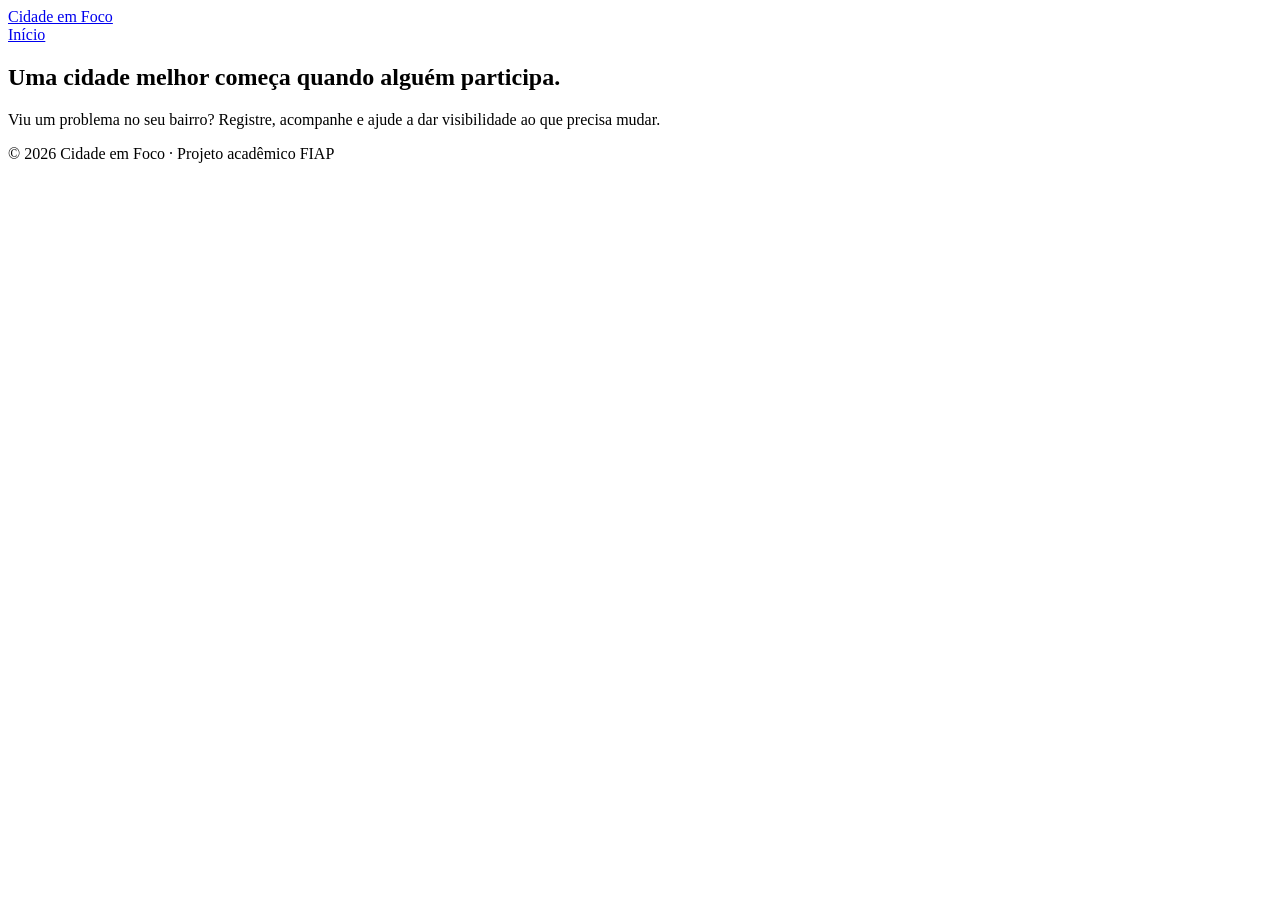
==== index.html @ 7694f977 "feat: add initial HTML structure for index page" ====
<!DOCTYPE html>
<html lang="pt-BR">
<head>
  <meta charset="UTF-8">
  <meta name="viewport" content="width=device-width, initial-scale=1.0">
  <title>Cidade em Foco</title>
</head>
<body>
  <header>
    <a href="index.html">Cidade em Foco</a>
    <nav>
      <a href="index.html">Início</a>
    </nav>
  </header>

  <main>
    <section>
      <h1>Uma cidade melhor começa quando alguém participa.</h1>
      <p>Viu um problema no seu bairro? Registre, acompanhe e ajude a dar visibilidade ao que precisa mudar.</p>
    </section>
  </main>

  <footer>
    <p>© 2026 Cidade em Foco · Projeto acadêmico FIAP</p>
  </footer>
</body>
</html>
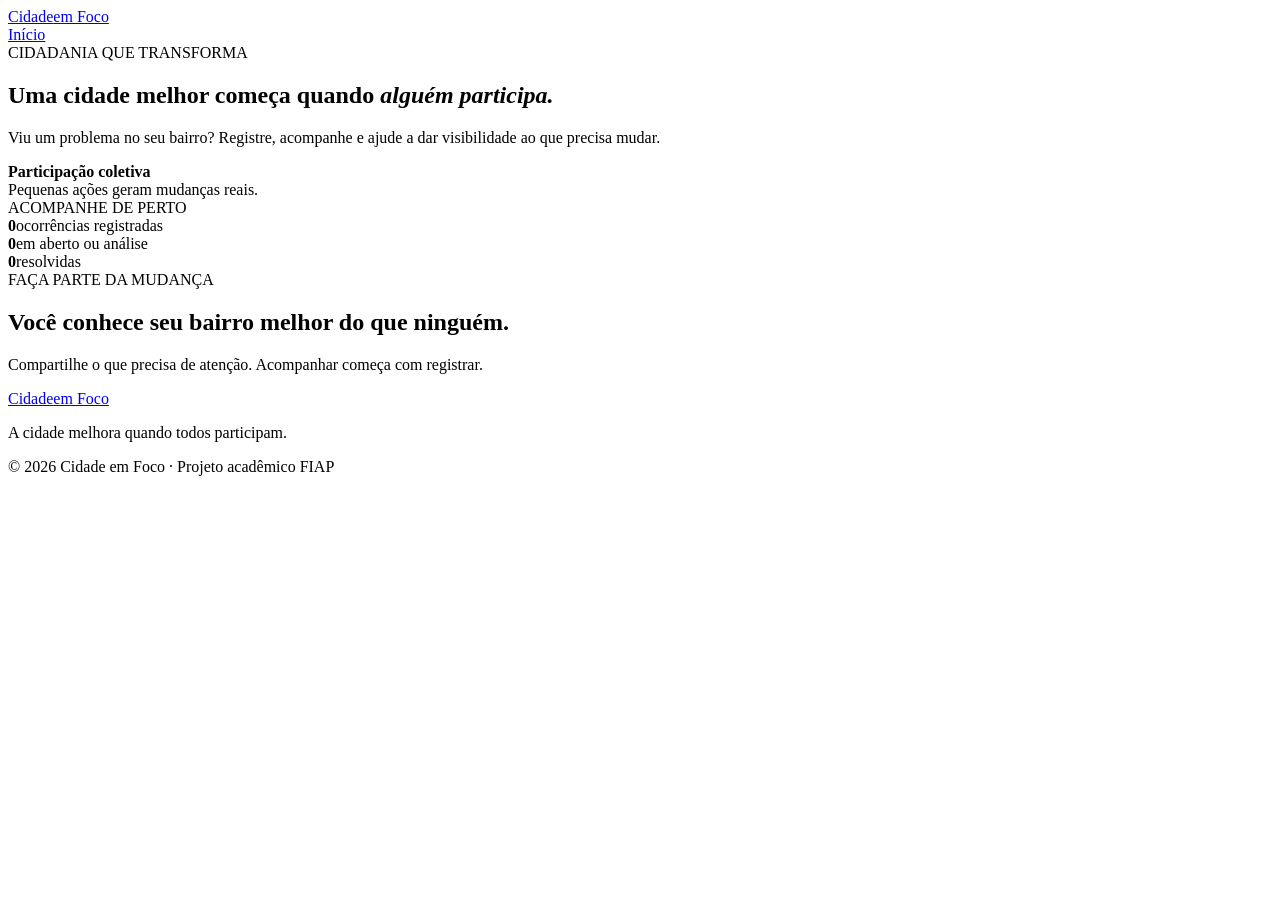
==== commit 575ac863: "feat: reformulação da página inicial com layout semântico, estatísticas e identidade visual aprimora" ====
--- a/index.html
+++ b/index.html
@@ -3,25 +3,63 @@
 <head>
   <meta charset="UTF-8">
   <meta name="viewport" content="width=device-width, initial-scale=1.0">
-  <title>Cidade em Foco</title>
+  <meta name="description" content="Cidade em Foco — acompanhe problemas urbanos e participe da melhoria da sua cidade.">
+  <title>Cidade em Foco | Sua cidade, em movimento</title>
 </head>
 <body>
-  <header>
-    <a href="index.html">Cidade em Foco</a>
-    <nav>
-      <a href="index.html">Início</a>
-    </nav>
+  <header class="site-header">
+    <div class="container nav-wrap">
+      <a class="brand" href="index.html" aria-label="Cidade em Foco, página inicial">
+        <span>Cidade<span class="brand-light">em Foco</span></span>
+      </a>
+      <nav class="main-nav" aria-label="Navegação principal">
+        <a class="active" href="index.html">Início</a>
+      </nav>
+    </div>
   </header>
 
-  <main>
-    <section>
-      <h1>Uma cidade melhor começa quando alguém participa.</h1>
-      <p>Viu um problema no seu bairro? Registre, acompanhe e ajude a dar visibilidade ao que precisa mudar.</p>
+  <main id="conteudo">
+    <section class="hero">
+      <div class="container hero-grid">
+        <div class="hero-copy">
+          <span class="eyebrow">CIDADANIA QUE TRANSFORMA</span>
+          <h1>Uma cidade melhor começa quando <em>alguém participa.</em></h1>
+          <p>Viu um problema no seu bairro? Registre, acompanhe e ajude a dar visibilidade ao que precisa mudar.</p>
+          <div class="hero-proof">
+            <span><strong>Participação coletiva</strong><br>Pequenas ações geram mudanças reais.</span>
+          </div>
+        </div>
+      </div>
+    </section>
+
+    <section class="stats-section">
+      <div class="container stats-grid">
+        <div class="section-kicker">ACOMPANHE DE PERTO</div>
+        <div class="stat-item"><strong id="stat-total">0</strong><span>ocorrências registradas</span></div>
+        <div class="stat-item"><strong id="stat-open">0</strong><span>em aberto ou análise</span></div>
+        <div class="stat-item"><strong id="stat-resolved">0</strong><span>resolvidas</span></div>
+      </div>
+    </section>
+
+    <section class="participate-band">
+      <div class="container participate-inner">
+        <div>
+          <span class="eyebrow eyebrow-light">FAÇA PARTE DA MUDANÇA</span>
+          <h2>Você conhece seu bairro melhor do que ninguém.</h2>
+          <p>Compartilhe o que precisa de atenção. Acompanhar começa com registrar.</p>
+        </div>
+      </div>
     </section>
   </main>
 
-  <footer>
-    <p>© 2026 Cidade em Foco · Projeto acadêmico FIAP</p>
+  <footer class="site-footer">
+    <div class="container footer-inner">
+      <a class="brand brand-footer" href="index.html">
+        <span>Cidade<span class="brand-light">em Foco</span></span>
+      </a>
+      <p>A cidade melhora quando todos participam.</p>
+      <span class="footer-copy">© 2026 Cidade em Foco · Projeto acadêmico FIAP</span>
+    </div>
   </footer>
 </body>
 </html>
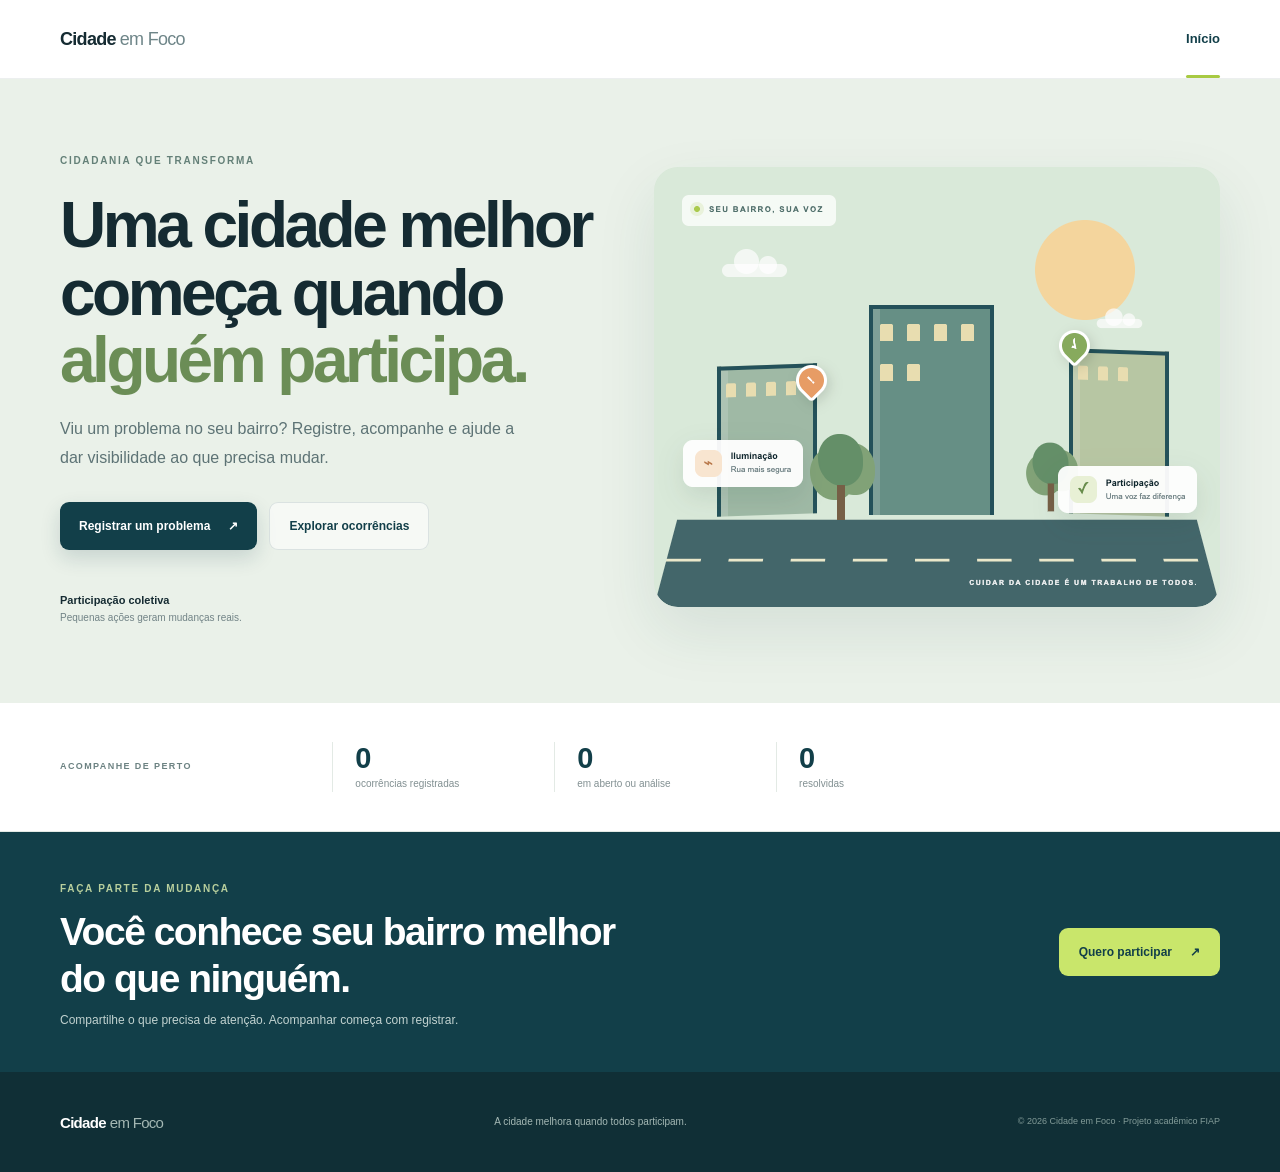
==== commit bbbbcf63: "feat: adição de estilo da pagina inicial, layout da seção da hero, e botões interativos" ====
--- a/index.html
+++ b/index.html
@@ -5,6 +5,7 @@
   <meta name="viewport" content="width=device-width, initial-scale=1.0">
   <meta name="description" content="Cidade em Foco — acompanhe problemas urbanos e participe da melhoria da sua cidade.">
   <title>Cidade em Foco | Sua cidade, em movimento</title>
+  <link rel="stylesheet" href="css/style.css">
 </head>
 <body>
   <header class="site-header">
@@ -25,10 +26,17 @@
           <span class="eyebrow">CIDADANIA QUE TRANSFORMA</span>
           <h1>Uma cidade melhor começa quando <em>alguém participa.</em></h1>
           <p>Viu um problema no seu bairro? Registre, acompanhe e ajude a dar visibilidade ao que precisa mudar.</p>
+          <div class="hero-actions">
+            <a class="button button-primary" href="registrar.html">Registrar um problema <span aria-hidden="true">↗</span></a>
+            <a class="button button-ghost" href="ocorrencias.html">Explorar ocorrências</a>
+          </div>
           <div class="hero-proof">
             <span><strong>Participação coletiva</strong><br>Pequenas ações geram mudanças reais.</span>
           </div>
         </div>
+        <figure class="hero-art">
+          <img src="img/hero-cidade.png" alt="Ilustração de uma cidade com prédios, árvores e uma rua, com os destaques Iluminação e Participação">
+        </figure>
       </div>
     </section>
 
@@ -48,6 +56,7 @@
           <h2>Você conhece seu bairro melhor do que ninguém.</h2>
           <p>Compartilhe o que precisa de atenção. Acompanhar começa com registrar.</p>
         </div>
+        <a class="button button-light" href="registrar.html">Quero participar <span aria-hidden="true">↗</span></a>
       </div>
     </section>
   </main>
--- a/css/style.css
+++ b/css/style.css
@@ -0,0 +1,381 @@
+:root {
+  --ink: #152b32;
+  --ink-soft: #52666b;
+  --muted: #718287;
+  --paper: #f6f8f5;
+  --white: #ffffff;
+  --line: #e3eae5;
+  --teal: #123f49;
+  --teal-2: #1d5960;
+  --lime: #c9e66b;
+  --lime-dark: #a8ca43;
+  --orange: #f1a36b;
+  --red: #c85b50;
+  --shadow: 0 18px 55px rgba(22, 53, 56, .08);
+  --radius: 18px;
+}
+* {
+  box-sizing: border-box;
+}
+html {
+  scroll-behavior: smooth;
+}
+body {
+  margin: 0;
+  background: var(--paper);
+  color: var(--ink);
+  font-family: "Segoe UI", Arial, sans-serif;
+  line-height: 1.55;
+}
+a {
+  color: inherit;
+  text-decoration: none;
+}
+button, input, select, textarea {
+  font: inherit;
+}
+button, a, input, select, textarea {
+  -webkit-tap-highlight-color: transparent;
+}
+.container {
+  width: min(1160px, calc(100% - 48px));
+  margin: 0 auto;
+}
+.site-header {
+  position: sticky;
+  top: 0;
+  z-index: 20;
+  background: rgba(255,255,255,.94);
+  backdrop-filter: blur(14px);
+  border-bottom: 1px solid rgba(20,55,60,.08);
+}
+.nav-wrap {
+  height: 78px;
+  display: flex;
+  align-items: center;
+  justify-content: space-between;
+  gap: 28px;
+}
+.brand {
+  display: inline-flex;
+  align-items: center;
+  gap: 11px;
+  font: 800 18px "Segoe UI", Arial, sans-serif;
+  letter-spacing: -.7px;
+  white-space: nowrap;
+}
+.brand-light {
+  color: #6e8588;
+  font-weight: 500;
+  margin-left: 4px;
+}
+.main-nav {
+  display: flex;
+  align-items: center;
+  gap: 34px;
+  margin-left: auto;
+}
+.main-nav a {
+  color: #627579;
+  font-size: 13px;
+  font-weight: 700;
+  transition: color .2s;
+}
+.main-nav a:hover, .main-nav a.active {
+  color: var(--teal);
+}
+.main-nav a.active {
+  position: relative;
+}
+.main-nav a.active::after {
+  content: "";
+  position: absolute;
+  height: 3px;
+  border-radius: 4px;
+  background: var(--lime-dark);
+  left: 0;
+  right: 0;
+  bottom: -29px;
+}
+.hero {
+  overflow: hidden;
+  background: #eaf1e9;
+}
+.hero-grid {
+  min-height: 570px;
+  display: grid;
+  grid-template-columns: 1fr 1.02fr;
+  align-items: center;
+  gap: 40px;
+  padding-top: 40px;
+  padding-bottom: 48px;
+}
+.hero-copy {
+  padding: 28px 0 30px;
+  position: relative;
+  z-index: 2;
+}
+.eyebrow {
+  display: inline-flex;
+  align-items: center;
+  gap: 9px;
+  color: #648078;
+  font-size: 10px;
+  font-weight: 800;
+  letter-spacing: 1.7px;
+}
+h1, h2, h3, p {
+  margin-top: 0;
+}
+h1, h2, h3 {
+  font-family: "Segoe UI", Arial, sans-serif;
+}
+.hero h1 {
+  max-width: 590px;
+  margin: 20px 0 20px;
+  font-size: clamp(42px, 5vw, 66px);
+  line-height: 1.06;
+  letter-spacing: -3.5px;
+  font-weight: 800;
+}
+h1 em, h2 em {
+  color: #6b8d56;
+  font-style: normal;
+}
+.hero-copy > p {
+  max-width: 480px;
+  color: #5d7375;
+  font-size: 16px;
+  line-height: 1.8;
+}
+.hero-actions {
+  display: flex;
+  flex-wrap: wrap;
+  gap: 12px;
+  margin-top: 29px;
+}
+.button {
+  display: inline-flex;
+  justify-content: center;
+  align-items: center;
+  gap: 18px;
+  border: 0;
+  border-radius: 9px;
+  padding: 14px 19px;
+  font-size: 12px;
+  font-weight: 700;
+  cursor: pointer;
+  transition: transform .2s, box-shadow .2s, background .2s;
+}
+.button:hover {
+  transform: translateY(-2px);
+}
+.button-primary {
+  color: white;
+  background: var(--teal);
+  box-shadow: 0 8px 20px rgba(18,63,73,.16);
+}
+.button-primary:hover {
+  background: #20545c;
+  box-shadow: 0 12px 24px rgba(18,63,73,.2);
+}
+.button-ghost {
+  color: var(--teal);
+  background: rgba(255,255,255,.56);
+  border: 1px solid rgba(18,63,73,.12);
+}
+.button-light {
+  flex: 0 0 auto;
+  color: var(--teal);
+  background: var(--lime);
+  padding: 15px 20px;
+}
+.button-light:hover {
+  background: #d6ef81;
+}
+.hero-art {
+  margin: 0;
+  border-radius: 24px;
+  overflow: hidden;
+  background: #d8e8d8;
+  box-shadow: 0 24px 60px rgba(34,75,66,.1);
+}
+.hero-art img {
+  display: block;
+  width: 100%;
+  height: auto;
+}
+.hero-proof {
+  display: flex;
+  align-items: center;
+  gap: 14px;
+  margin-top: 42px;
+  color: #718386;
+  font-size: 10px;
+  line-height: 1.55;
+}
+.hero-proof strong {
+  color: var(--ink);
+  font-size: 11px;
+}
+.stats-section {
+  background: white;
+  border-bottom: 1px solid var(--line);
+}
+.stats-grid {
+  min-height: 128px;
+  display: grid;
+  grid-template-columns: 1.25fr 1fr 1fr 1fr 1.1fr;
+  align-items: center;
+  gap: 20px;
+}
+.section-kicker {
+  display: flex;
+  align-items: center;
+  gap: 10px;
+  color: #6c8282;
+  font-size: 9px;
+  font-weight: 800;
+  letter-spacing: 1.4px;
+}
+.stat-item {
+  display: flex;
+  flex-direction: column;
+  gap: 1px;
+  border-left: 1px solid var(--line);
+  padding-left: 22px;
+}
+.stat-item strong {
+  font: 800 29px "Segoe UI", Arial, sans-serif;
+  letter-spacing: -1.5px;
+  color: var(--teal);
+}
+.stat-item span {
+  color: #829092;
+  font-size: 10px;
+}
+.participate-band {
+  background: var(--teal);
+  color: white;
+}
+.participate-inner {
+  min-height: 240px;
+  display: flex;
+  align-items: center;
+  justify-content: space-between;
+  gap: 35px;
+  padding-top: 40px;
+  padding-bottom: 40px;
+}
+.participate-inner h2 {
+  max-width: 600px;
+  margin: 10px 0 8px;
+  font-size: clamp(26px, 3.4vw, 39px);
+  letter-spacing: -1.5px;
+  line-height: 1.2;
+}
+.participate-inner p {
+  color: #c1d2d0;
+  font-size: 12px;
+  margin: 0;
+}
+.eyebrow-light {
+  color: #b8cf9d;
+}
+.site-footer {
+  background: #102f36;
+  color: #c5d3d0;
+}
+.footer-inner {
+  min-height: 100px;
+  display: flex;
+  align-items: center;
+  justify-content: space-between;
+  gap: 22px;
+}
+.brand-footer {
+  color: white;
+  font-size: 15px;
+}
+.brand-footer .brand-light {
+  color: #a4b8b4;
+}
+.footer-inner p {
+  margin: 0;
+  color: #a4b8b4;
+  font-size: 10px;
+}
+.footer-copy {
+  color: #829b98;
+  font-size: 9px;
+}
+.page-simple {
+  padding-top: 60px;
+  padding-bottom: 60px;
+}
+@media (max-width: 700px) {
+  .container {
+    width: min(100% - 32px, 560px);
+  }
+  .nav-wrap {
+    height: 68px;
+    gap: 12px;
+  }
+  .brand {
+    font-size: 16px;
+  }
+  .hero-grid {
+    display: flex;
+    flex-direction: column;
+    align-items: stretch;
+    padding-top: 40px;
+    gap: 25px;
+  }
+  .hero-copy {
+    padding: 5px 0 0;
+  }
+  .hero h1 {
+    font-size: clamp(42px, 12vw, 58px);
+    letter-spacing: -2.7px;
+  }
+  .hero-copy > p {
+    font-size: 14px;
+  }
+  .hero-proof {
+    margin-top: 27px;
+  }
+  .stats-grid {
+    grid-template-columns: repeat(3, 1fr);
+    gap: 12px;
+  }
+  .stat-item {
+    padding-left: 10px;
+  }
+  .stat-item strong {
+    font-size: 24px;
+  }
+  .stat-item span {
+    font-size: 8px;
+  }
+  .hero-art {
+    width: 100%;
+  }
+  .participate-inner {
+    align-items: start;
+    flex-direction: column;
+    gap: 22px;
+  }
+  .participate-inner h2 {
+    font-size: 30px;
+  }
+  .footer-inner {
+    padding-top: 25px;
+    padding-bottom: 25px;
+    align-items: start;
+    flex-direction: column;
+    gap: 10px;
+  }
+  .footer-copy {
+    margin-top: 5px;
+  }
+}
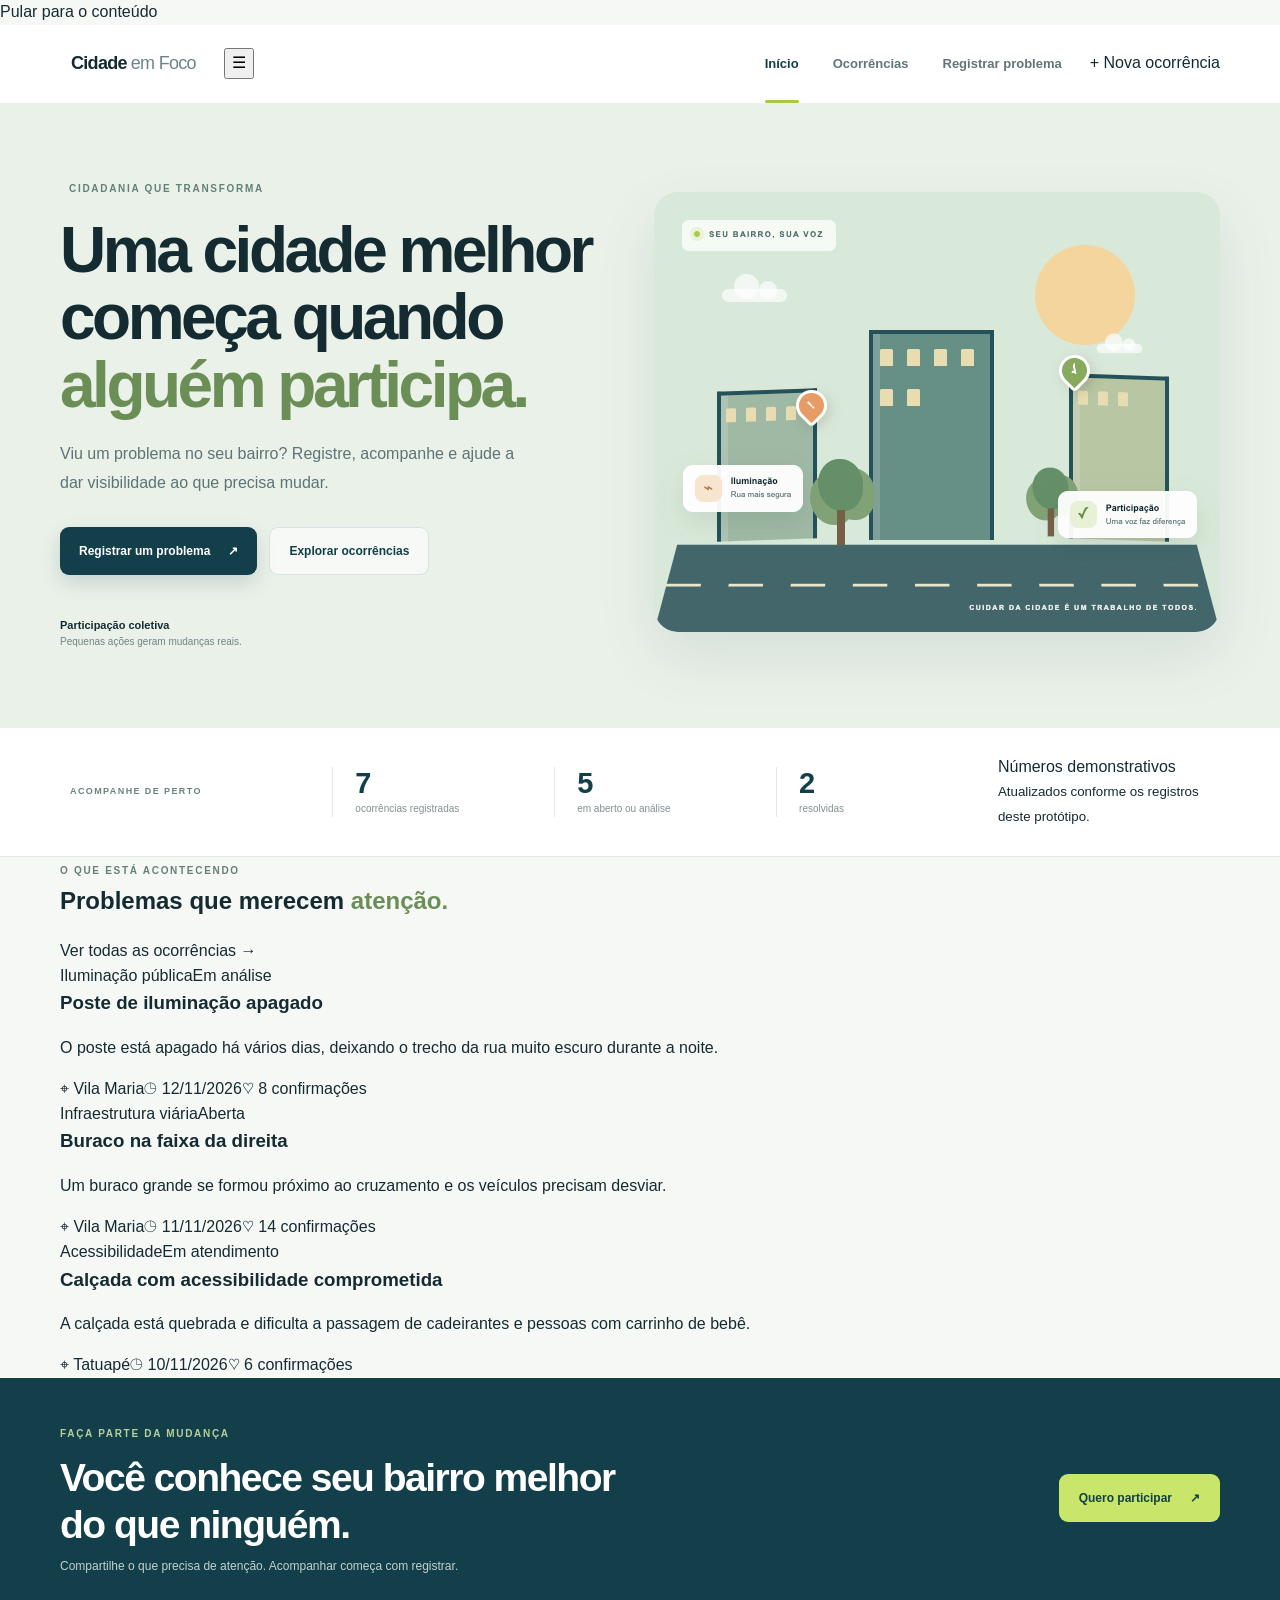
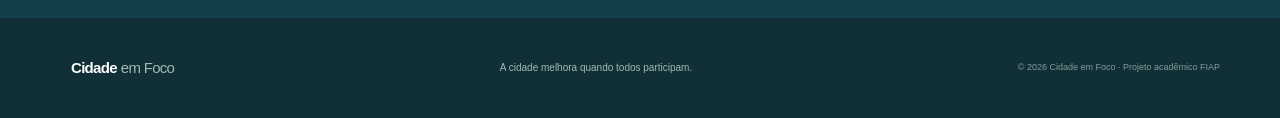
==== commit 4a792830: "feat: home com scripts, menu completo, ocorrências recentes e contadores" ====
--- a/index.html
+++ b/index.html
@@ -6,16 +6,28 @@
   <meta name="description" content="Cidade em Foco — acompanhe problemas urbanos e participe da melhoria da sua cidade.">
   <title>Cidade em Foco | Sua cidade, em movimento</title>
   <link rel="stylesheet" href="css/style.css">
+  <script src="js/data.js" defer></script>
+  <script src="js/app.js" defer></script>
 </head>
-<body>
+<body data-page="home">
+  <a class="skip-link" href="#conteudo">Pular para o conteúdo</a>
   <header class="site-header">
     <div class="container nav-wrap">
       <a class="brand" href="index.html" aria-label="Cidade em Foco, página inicial">
+        <span class="brand-mark" aria-hidden="true">
+          <span></span>
+          <span></span>
+          <span></span>
+        </span>
         <span>Cidade<span class="brand-light">em Foco</span></span>
       </a>
+      <button class="menu-toggle" type="button" aria-label="Abrir menu" aria-expanded="false">☰</button>
       <nav class="main-nav" aria-label="Navegação principal">
         <a class="active" href="index.html">Início</a>
+        <a href="ocorrencias.html">Ocorrências</a>
+        <a href="registrar.html">Registrar problema</a>
       </nav>
+      <a class="nav-cta" href="registrar.html">+ Nova ocorrência</a>
     </div>
   </header>
 
@@ -23,7 +35,7 @@
     <section class="hero">
       <div class="container hero-grid">
         <div class="hero-copy">
-          <span class="eyebrow">CIDADANIA QUE TRANSFORMA</span>
+          <span class="eyebrow"><span class="pulse-dot"></span> CIDADANIA QUE TRANSFORMA</span>
           <h1>Uma cidade melhor começa quando <em>alguém participa.</em></h1>
           <p>Viu um problema no seu bairro? Registre, acompanhe e ajude a dar visibilidade ao que precisa mudar.</p>
           <div class="hero-actions">
@@ -42,11 +54,36 @@
 
     <section class="stats-section">
       <div class="container stats-grid">
-        <div class="section-kicker">ACOMPANHE DE PERTO</div>
-        <div class="stat-item"><strong id="stat-total">0</strong><span>ocorrências registradas</span></div>
-        <div class="stat-item"><strong id="stat-open">0</strong><span>em aberto ou análise</span></div>
-        <div class="stat-item"><strong id="stat-resolved">0</strong><span>resolvidas</span></div>
+        <div class="section-kicker"><span class="kicker-line"></span> ACOMPANHE DE PERTO</div>
+        <div class="stat-item">
+          <strong id="stat-total">0</strong>
+          <span>ocorrências registradas</span>
+        </div>
+        <div class="stat-item">
+          <strong id="stat-open">0</strong>
+          <span>em aberto ou análise</span>
+        </div>
+        <div class="stat-item">
+          <strong id="stat-resolved">0</strong>
+          <span>resolvidas</span>
+        </div>
+        <div class="stat-note">
+          Números demonstrativos
+          <br>
+          <small>Atualizados conforme os registros deste protótipo.</small>
+        </div>
       </div>
+    </section>
+
+    <section class="section container">
+      <div class="section-heading">
+        <div>
+          <span class="eyebrow">O QUE ESTÁ ACONTECENDO</span>
+          <h2>Problemas que merecem <em>atenção.</em></h2>
+        </div>
+        <a class="text-link" href="ocorrencias.html">Ver todas as ocorrências <span>→</span></a>
+      </div>
+      <div id="home-occurrences" class="occurrence-grid" aria-live="polite"></div>
     </section>
 
     <section class="participate-band">
@@ -64,6 +101,11 @@
   <footer class="site-footer">
     <div class="container footer-inner">
       <a class="brand brand-footer" href="index.html">
+        <span class="brand-mark" aria-hidden="true">
+          <span></span>
+          <span></span>
+          <span></span>
+        </span>
         <span>Cidade<span class="brand-light">em Foco</span></span>
       </a>
       <p>A cidade melhora quando todos participam.</p>
